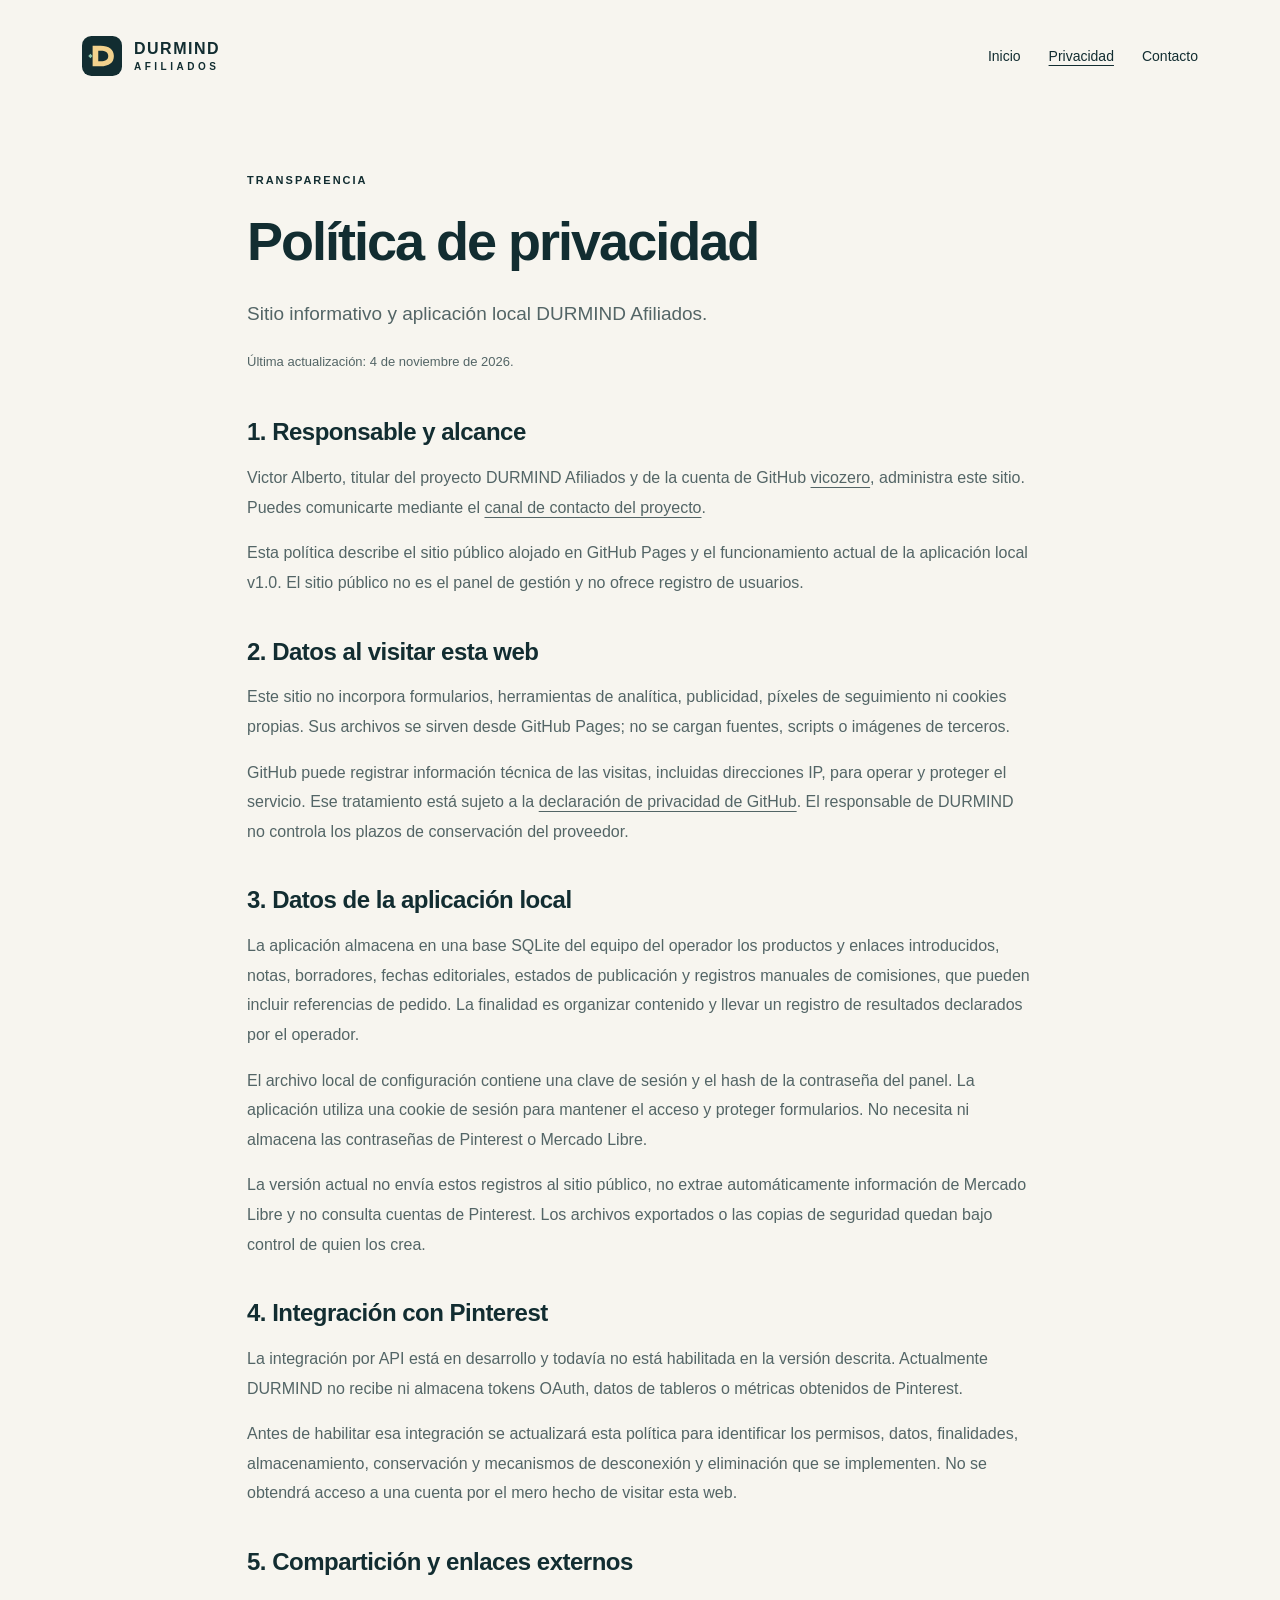
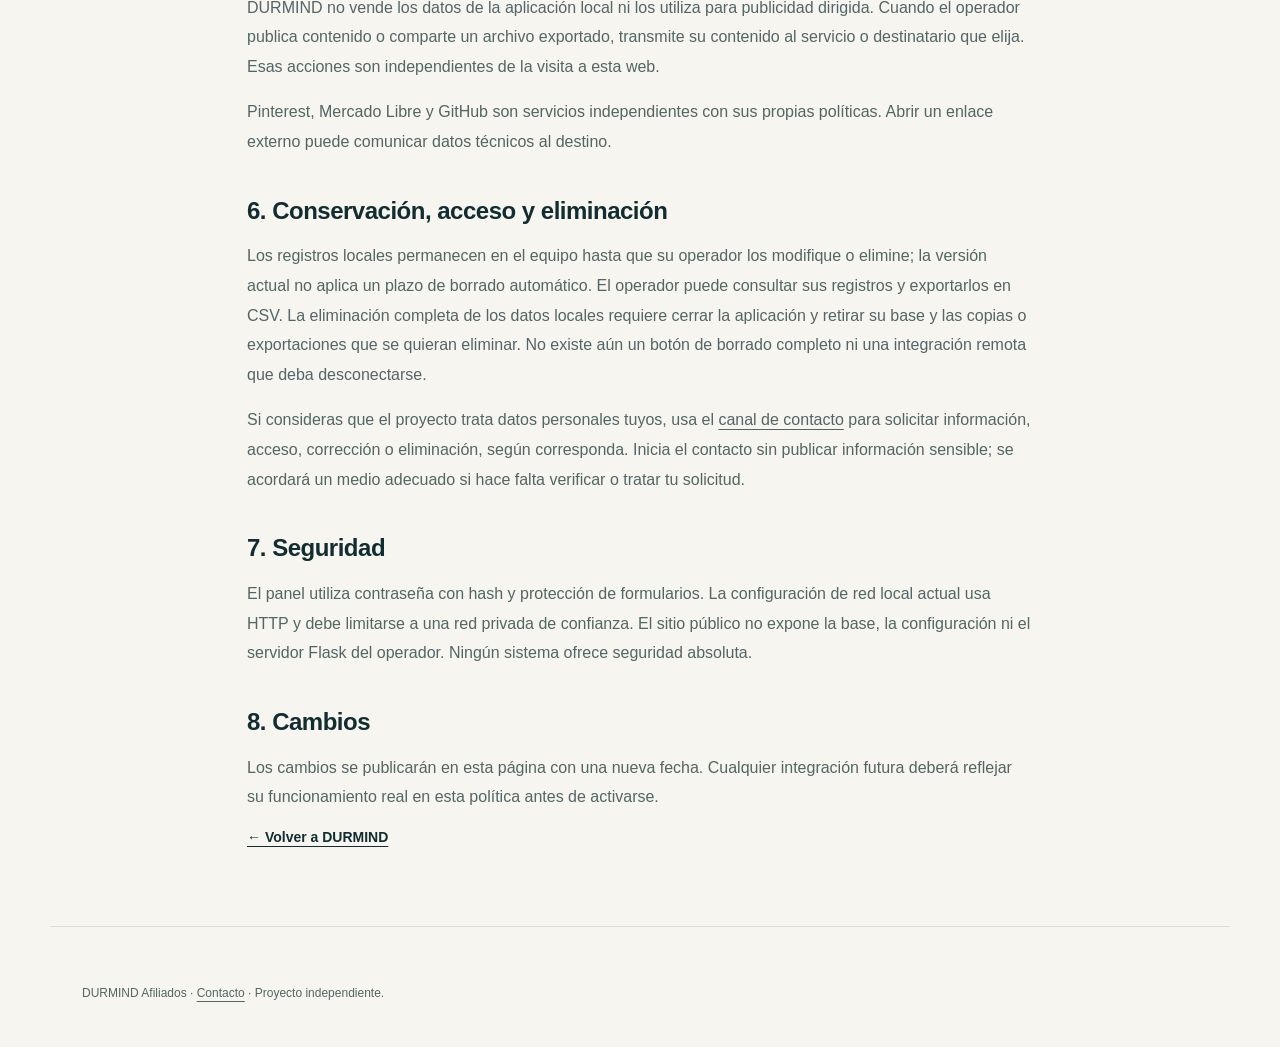
==== privacidad.html @ 6e8932eb "Publish DURMIND information, privacy and contact site" ====
<!doctype html>
<html lang="es">
<head><meta charset="utf-8"><meta name="viewport" content="width=device-width, initial-scale=1"><meta name="description" content="Política de privacidad del sitio informativo y la aplicación local DURMIND Afiliados."><title>Política de privacidad · DURMIND Afiliados</title><link rel="icon" href="assets/icon.svg" type="image/svg+xml"><link rel="stylesheet" href="assets/style.css"></head>
<body><a class="skip" href="#contenido">Ir al contenido</a><header class="header wrap"><a class="brand" href="./"><img src="assets/icon.svg" alt="" width="40" height="40"><span>DURMIND<small>AFILIADOS</small></span></a><nav aria-label="Principal"><a href="./">Inicio</a><a aria-current="page" href="privacidad.html">Privacidad</a><a href="contacto.html">Contacto</a></nav></header>
<main id="contenido" class="document wrap"><p class="eyebrow">TRANSPARENCIA</p><h1>Política de privacidad</h1><p class="intro">Sitio informativo y aplicación local DURMIND Afiliados.</p><p class="updated">Última actualización: 4 de noviembre de 2026.</p>
<h2>1. Responsable y alcance</h2><p>Victor Alberto, titular del proyecto DURMIND Afiliados y de la cuenta de GitHub <a href="https://github.com/vicozero">vicozero</a>, administra este sitio. Puedes comunicarte mediante el <a href="contacto.html">canal de contacto del proyecto</a>.</p><p>Esta política describe el sitio público alojado en GitHub Pages y el funcionamiento actual de la aplicación local v1.0. El sitio público no es el panel de gestión y no ofrece registro de usuarios.</p>
<h2>2. Datos al visitar esta web</h2><p>Este sitio no incorpora formularios, herramientas de analítica, publicidad, píxeles de seguimiento ni cookies propias. Sus archivos se sirven desde GitHub Pages; no se cargan fuentes, scripts o imágenes de terceros.</p><p>GitHub puede registrar información técnica de las visitas, incluidas direcciones IP, para operar y proteger el servicio. Ese tratamiento está sujeto a la <a href="https://docs.github.com/en/site-policy/privacy-policies/github-general-privacy-statement" rel="noopener noreferrer">declaración de privacidad de GitHub</a>. El responsable de DURMIND no controla los plazos de conservación del proveedor.</p>
<h2>3. Datos de la aplicación local</h2><p>La aplicación almacena en una base SQLite del equipo del operador los productos y enlaces introducidos, notas, borradores, fechas editoriales, estados de publicación y registros manuales de comisiones, que pueden incluir referencias de pedido. La finalidad es organizar contenido y llevar un registro de resultados declarados por el operador.</p><p>El archivo local de configuración contiene una clave de sesión y el hash de la contraseña del panel. La aplicación utiliza una cookie de sesión para mantener el acceso y proteger formularios. No necesita ni almacena las contraseñas de Pinterest o Mercado Libre.</p><p>La versión actual no envía estos registros al sitio público, no extrae automáticamente información de Mercado Libre y no consulta cuentas de Pinterest. Los archivos exportados o las copias de seguridad quedan bajo control de quien los crea.</p>
<h2>4. Integración con Pinterest</h2><p>La integración por API está en desarrollo y todavía no está habilitada en la versión descrita. Actualmente DURMIND no recibe ni almacena tokens OAuth, datos de tableros o métricas obtenidos de Pinterest.</p><p>Antes de habilitar esa integración se actualizará esta política para identificar los permisos, datos, finalidades, almacenamiento, conservación y mecanismos de desconexión y eliminación que se implementen. No se obtendrá acceso a una cuenta por el mero hecho de visitar esta web.</p>
<h2>5. Compartición y enlaces externos</h2><p>DURMIND no vende los datos de la aplicación local ni los utiliza para publicidad dirigida. Cuando el operador publica contenido o comparte un archivo exportado, transmite su contenido al servicio o destinatario que elija. Esas acciones son independientes de la visita a esta web.</p><p>Pinterest, Mercado Libre y GitHub son servicios independientes con sus propias políticas. Abrir un enlace externo puede comunicar datos técnicos al destino.</p>
<h2>6. Conservación, acceso y eliminación</h2><p>Los registros locales permanecen en el equipo hasta que su operador los modifique o elimine; la versión actual no aplica un plazo de borrado automático. El operador puede consultar sus registros y exportarlos en CSV. La eliminación completa de los datos locales requiere cerrar la aplicación y retirar su base y las copias o exportaciones que se quieran eliminar. No existe aún un botón de borrado completo ni una integración remota que deba desconectarse.</p><p>Si consideras que el proyecto trata datos personales tuyos, usa el <a href="contacto.html">canal de contacto</a> para solicitar información, acceso, corrección o eliminación, según corresponda. Inicia el contacto sin publicar información sensible; se acordará un medio adecuado si hace falta verificar o tratar tu solicitud.</p>
<h2>7. Seguridad</h2><p>El panel utiliza contraseña con hash y protección de formularios. La configuración de red local actual usa HTTP y debe limitarse a una red privada de confianza. El sitio público no expone la base, la configuración ni el servidor Flask del operador. Ningún sistema ofrece seguridad absoluta.</p>
<h2>8. Cambios</h2><p>Los cambios se publicarán en esta página con una nueva fecha. Cualquier integración futura deberá reflejar su funcionamiento real en esta política antes de activarse.</p><a class="text-link" href="./">← Volver a DURMIND</a></main>
<footer class="footer wrap"><p>DURMIND Afiliados · <a href="contacto.html">Contacto</a> · Proyecto independiente.</p></footer></body></html>
---- assets/style.css ----
@charset "UTF-8";
:root{--ink:#122d31;--paper:#f7f5ef;--muted:#536566;--green:#dce9df;--gold:#f2d28d;--line:#d9ded7;--white:#fff;--radius:22px;font-family:Segoe UI,Arial,sans-serif;color:var(--ink);background:var(--paper);font-synthesis:none;scroll-behavior:smooth}*{box-sizing:border-box}body{margin:0}a{color:inherit;text-underline-offset:4px}a:hover{text-decoration:underline}a:focus-visible{outline:3px solid #a66a00;outline-offset:5px;border-radius:3px}.wrap{max-width:1180px;margin-inline:auto;padding-inline:32px}.skip{position:absolute;top:-80px;left:16px;background:var(--white);padding:12px;z-index:10}.skip:focus{top:12px}.header{display:flex;justify-content:space-between;align-items:center;gap:24px;min-height:112px}.brand{display:flex;align-items:center;gap:12px;font-weight:800;letter-spacing:1.5px;text-decoration:none}.brand small{display:block;font-size:10px;letter-spacing:3.5px;margin-top:3px;font-weight:600}.header nav{display:flex;flex-wrap:wrap;gap:28px;font-size:14px}.header nav a{text-decoration:none}.header nav a:hover,.header nav a[aria-current]{text-decoration:underline}.hero{display:grid;grid-template-columns:1.15fr 1fr;align-items:center;gap:64px;padding-top:66px;padding-bottom:88px}.eyebrow{font-size:11px;letter-spacing:2px;font-weight:750;display:flex;align-items:center;gap:9px;margin:0 0 24px}.dot{display:inline-block;width:7px;height:7px;border-radius:50%;background:#458369;flex:none}h1{font-size:clamp(42px,5.1vw,66px);letter-spacing:-3px;line-height:1.07;margin:0 0 26px;font-weight:650}h1 em{font-family:Georgia,serif;font-weight:400;color:#477563}.intro{font-size:18px;line-height:1.7;color:var(--muted);max-width:600px}.actions{display:flex;align-items:center;flex-wrap:wrap;gap:22px;margin-top:32px}.button{display:inline-flex;align-items:center;justify-content:space-between;gap:24px;padding:16px 22px;border-radius:9px;background:var(--ink);color:white;font-size:14px;font-weight:650;text-decoration:none;min-height:50px}.button:hover{background:#24494c;text-decoration:none}.text-link{font-size:14px;font-weight:600}.hero-note{font-size:12px;color:var(--muted);margin-top:24px}.process{background:var(--ink);border-radius:var(--radius);padding:30px;color:var(--white);transform:rotate(-1deg);box-shadow:0 16px 40px #122d3112}.process-top{display:flex;justify-content:space-between;gap:16px;color:var(--gold);font-size:10px;letter-spacing:2px;padding-bottom:28px;border-bottom:1px solid #ffffff25}.process-top span:last-child{font-size:20px}.step{display:flex;gap:20px;align-items:flex-start;padding-block:24px;border-bottom:1px solid #ffffff20}.step-no{font-family:Georgia,serif;font-size:30px;color:var(--gold);line-height:1.1}.step h2{font-size:18px;font-weight:600;margin:0 0 8px}.step p{font-size:14px;color:#d1dedb;margin:0;line-height:1.65}.process-bottom{font-size:12px;color:#d1dedb;display:flex;align-items:center;gap:10px;margin-top:26px;line-height:1.7}.process-bottom .dot{background:#8dc7ae}.section{padding-top:70px;padding-bottom:74px;border-top:1px solid var(--line);scroll-margin-top:22px}.section-heading{max-width:670px;margin-bottom:40px}h2{font-size:36px;letter-spacing:-1.2px;line-height:1.2;margin:0 0 20px;font-weight:650}.section p,.integration p{font-size:16px;line-height:1.8;color:var(--muted)}.cards{display:grid;grid-template-columns:repeat(3,1fr);gap:20px}.card{background:#fff;border:1px solid #e5e7df;border-radius:16px;padding:28px}.card-index{font-size:10px;letter-spacing:1.6px;color:#57766a}.card h3{font-size:22px;line-height:1.3;font-weight:600;margin:38px 0 12px;letter-spacing:-.5px}.card p{font-size:14px;margin-bottom:0}.integration{background:var(--green);border-radius:var(--radius);padding:48px;display:grid;grid-template-columns:1.6fr 1fr;gap:60px;align-items:center}.integration .eyebrow{font-size:11px;color:var(--ink)}.integration p{font-size:15px}.integration h2{font-size:34px}.status{padding:26px;border-left:1px solid #b5c8b8}.label{font-size:10px;letter-spacing:1.3px}.status strong{display:block;margin-top:14px;font-size:27px;font-weight:600}.status p{font-size:13px}.principles{display:grid;grid-template-columns:1fr 1fr;gap:80px;margin-top:74px}.principles p:first-child{margin-top:0}.footer{padding-top:32px;padding-bottom:32px;border-top:1px solid var(--line)}.footer-row{display:flex;align-items:center;justify-content:space-between;gap:24px}.footer-row>div{display:flex;flex-wrap:wrap;gap:24px;font-size:13px}.footer>p{font-size:12px;color:var(--muted);line-height:1.7;margin-top:24px}.document{max-width:850px;padding-top:60px;padding-bottom:80px}.document h1{font-size:clamp(36px,6vw,54px);letter-spacing:-2px}.document h2{font-size:24px;letter-spacing:-.5px;margin:40px 0 14px}.document p{font-size:16px;line-height:1.85;color:var(--muted)}.document .intro{font-size:19px}.document .updated{font-size:13px;margin-bottom:44px}.document .eyebrow{font-size:11px;color:var(--ink);line-height:1.5}.document .button{margin-top:12px}img{max-width:100%}@media(max-width:800px){.header{min-height:100px;align-items:flex-start;padding-top:26px;padding-bottom:26px}.header nav{gap:12px 20px;justify-content:flex-end;font-size:13px}.hero{grid-template-columns:1fr;gap:40px;padding-top:38px;padding-bottom:56px}.hero h1{max-width:620px}.process{transform:none;max-width:600px}.cards{grid-template-columns:1fr}.card h3{margin-top:22px}.integration{grid-template-columns:1fr;gap:20px;margin-inline:24px;padding:30px}.status{border-left:0;border-top:1px solid #b5c8b8;padding:24px 0 0}.principles{grid-template-columns:1fr;gap:10px;margin-top:50px}.footer-row{align-items:flex-start;flex-direction:column}.section{padding-top:48px;padding-bottom:48px}}@media(max-width:480px){.wrap{padding-inline:22px}.header{flex-direction:column;gap:20px}.header nav{justify-content:flex-start}.hero{padding-top:28px}.hero h1{font-size:43px;letter-spacing:-2px}.intro{font-size:17px}.process{padding:24px}.section h2,.integration h2{font-size:29px}.integration{margin-inline:14px;padding:28px 22px}.footer-row>div{gap:18px}.document{padding-top:34px}.document h1{font-size:39px}.document h2{font-size:23px}}@media(prefers-reduced-motion:reduce){:root{scroll-behavior:auto}}
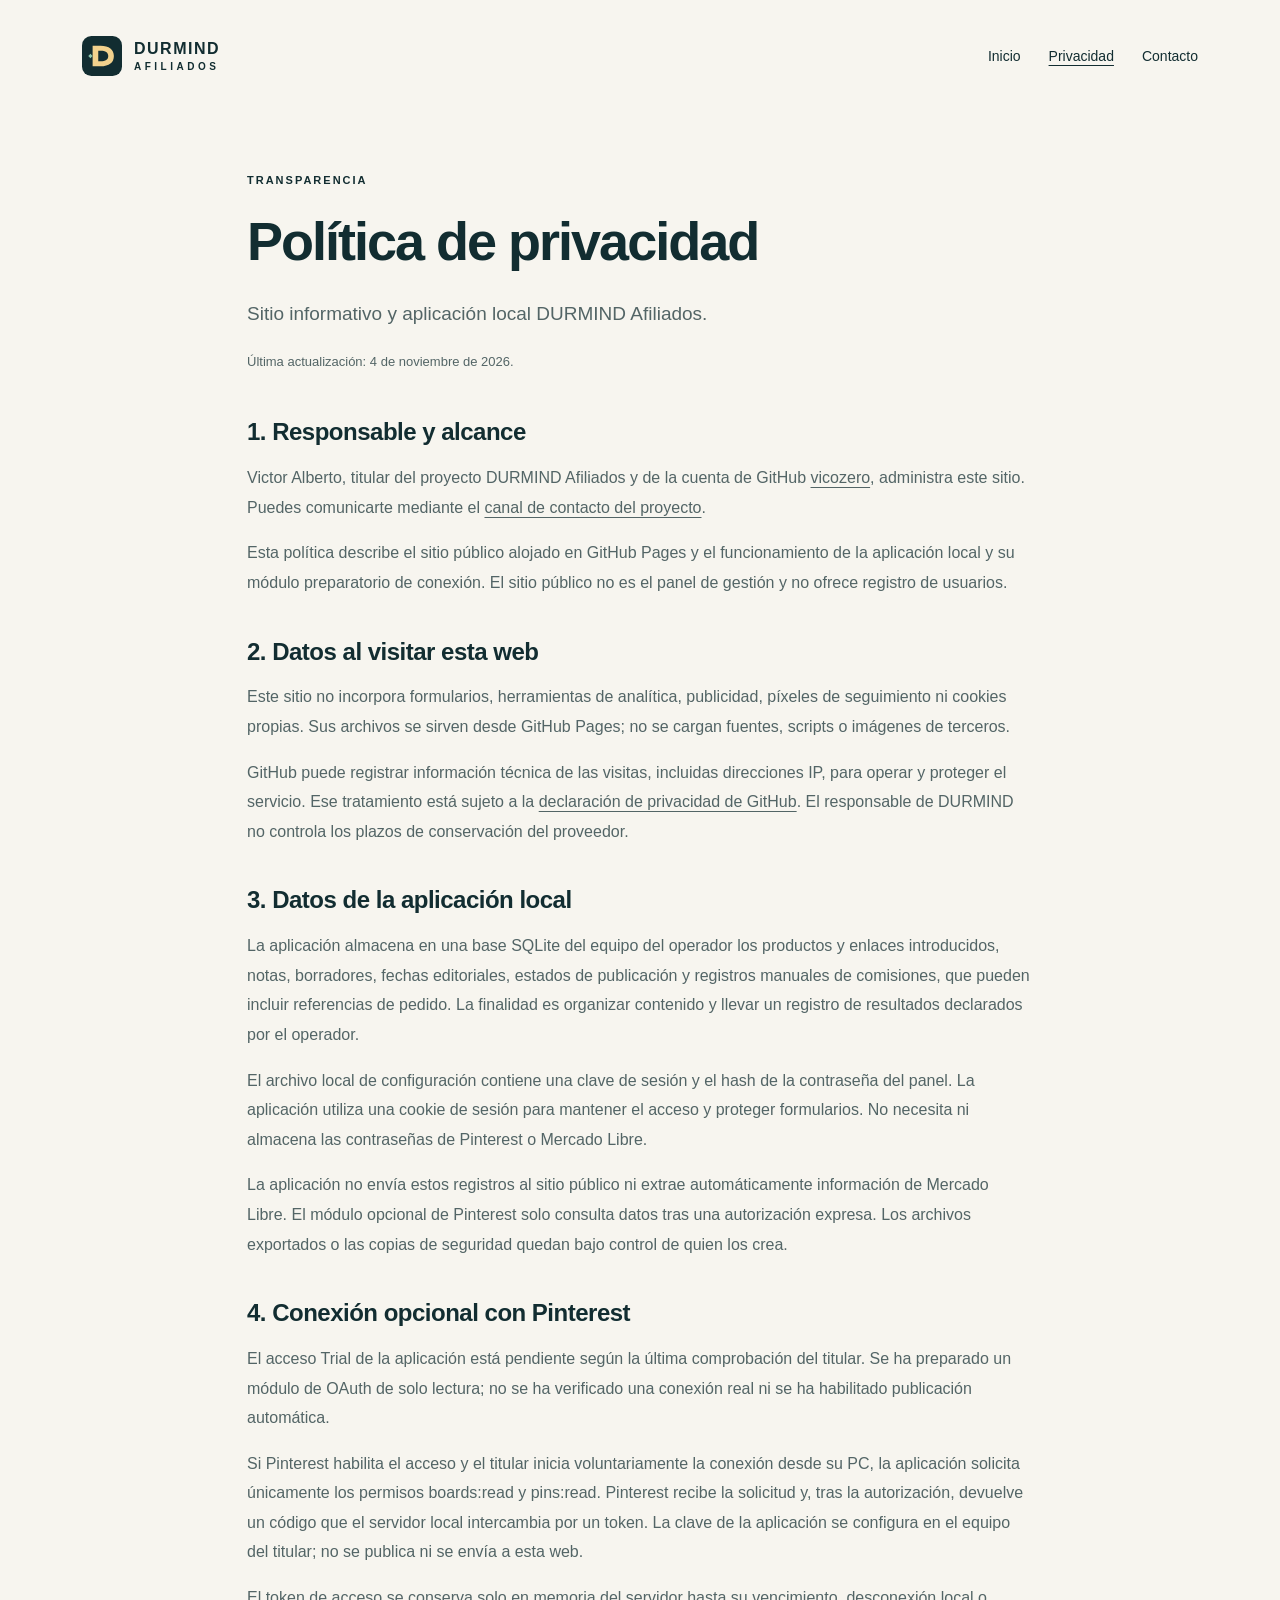
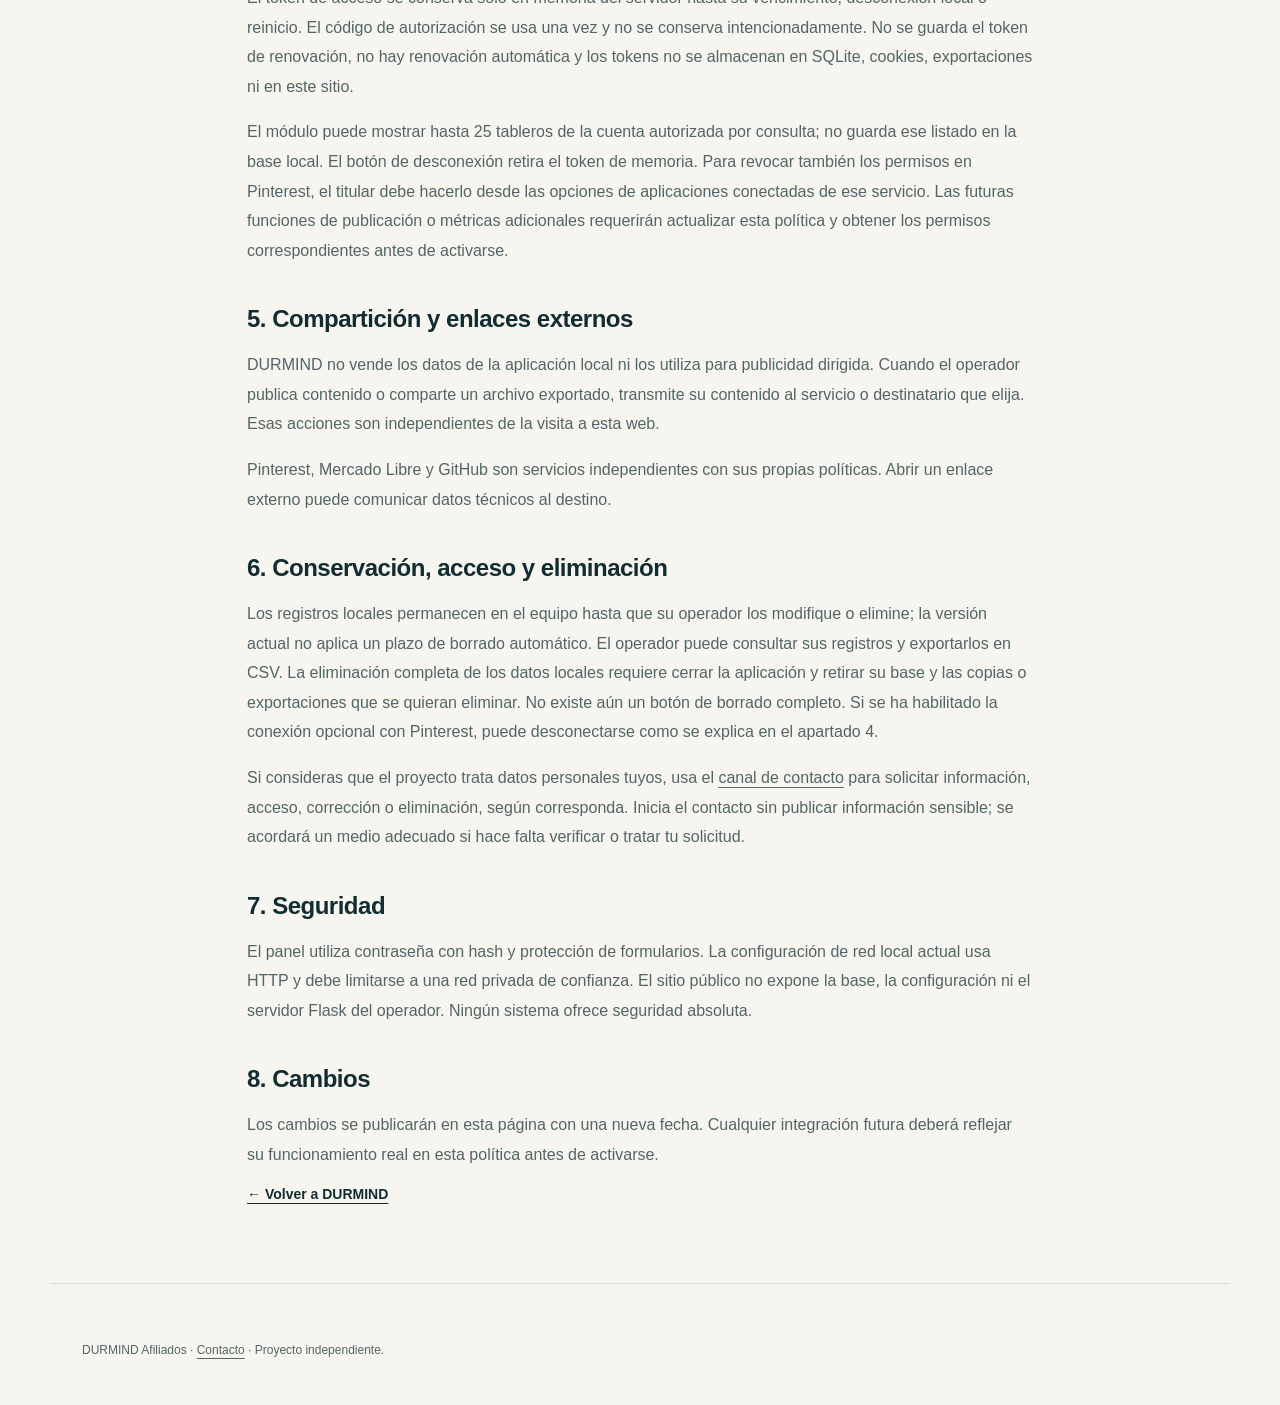
==== commit d8b357ba: "Describe prepared read-only Pinterest OAuth and token lifetime" ====
--- a/privacidad.html
+++ b/privacidad.html
@@ -3,12 +3,11 @@
 <head><meta charset="utf-8"><meta name="viewport" content="width=device-width, initial-scale=1"><meta name="description" content="Política de privacidad del sitio informativo y la aplicación local DURMIND Afiliados."><title>Política de privacidad · DURMIND Afiliados</title><link rel="icon" href="assets/icon.svg" type="image/svg+xml"><link rel="stylesheet" href="assets/style.css"></head>
 <body><a class="skip" href="#contenido">Ir al contenido</a><header class="header wrap"><a class="brand" href="./"><img src="assets/icon.svg" alt="" width="40" height="40"><span>DURMIND<small>AFILIADOS</small></span></a><nav aria-label="Principal"><a href="./">Inicio</a><a aria-current="page" href="privacidad.html">Privacidad</a><a href="contacto.html">Contacto</a></nav></header>
 <main id="contenido" class="document wrap"><p class="eyebrow">TRANSPARENCIA</p><h1>Política de privacidad</h1><p class="intro">Sitio informativo y aplicación local DURMIND Afiliados.</p><p class="updated">Última actualización: 4 de noviembre de 2026.</p>
-<h2>1. Responsable y alcance</h2><p>Victor Alberto, titular del proyecto DURMIND Afiliados y de la cuenta de GitHub <a href="https://github.com/vicozero">vicozero</a>, administra este sitio. Puedes comunicarte mediante el <a href="contacto.html">canal de contacto del proyecto</a>.</p><p>Esta política describe el sitio público alojado en GitHub Pages y el funcionamiento actual de la aplicación local v1.0. El sitio público no es el panel de gestión y no ofrece registro de usuarios.</p>
+<h2>1. Responsable y alcance</h2><p>Victor Alberto, titular del proyecto DURMIND Afiliados y de la cuenta de GitHub <a href="https://github.com/vicozero">vicozero</a>, administra este sitio. Puedes comunicarte mediante el <a href="contacto.html">canal de contacto del proyecto</a>.</p><p>Esta política describe el sitio público alojado en GitHub Pages y el funcionamiento de la aplicación local y su módulo preparatorio de conexión. El sitio público no es el panel de gestión y no ofrece registro de usuarios.</p>
 <h2>2. Datos al visitar esta web</h2><p>Este sitio no incorpora formularios, herramientas de analítica, publicidad, píxeles de seguimiento ni cookies propias. Sus archivos se sirven desde GitHub Pages; no se cargan fuentes, scripts o imágenes de terceros.</p><p>GitHub puede registrar información técnica de las visitas, incluidas direcciones IP, para operar y proteger el servicio. Ese tratamiento está sujeto a la <a href="https://docs.github.com/en/site-policy/privacy-policies/github-general-privacy-statement" rel="noopener noreferrer">declaración de privacidad de GitHub</a>. El responsable de DURMIND no controla los plazos de conservación del proveedor.</p>
-<h2>3. Datos de la aplicación local</h2><p>La aplicación almacena en una base SQLite del equipo del operador los productos y enlaces introducidos, notas, borradores, fechas editoriales, estados de publicación y registros manuales de comisiones, que pueden incluir referencias de pedido. La finalidad es organizar contenido y llevar un registro de resultados declarados por el operador.</p><p>El archivo local de configuración contiene una clave de sesión y el hash de la contraseña del panel. La aplicación utiliza una cookie de sesión para mantener el acceso y proteger formularios. No necesita ni almacena las contraseñas de Pinterest o Mercado Libre.</p><p>La versión actual no envía estos registros al sitio público, no extrae automáticamente información de Mercado Libre y no consulta cuentas de Pinterest. Los archivos exportados o las copias de seguridad quedan bajo control de quien los crea.</p>
-<h2>4. Integración con Pinterest</h2><p>La integración por API está en desarrollo y todavía no está habilitada en la versión descrita. Actualmente DURMIND no recibe ni almacena tokens OAuth, datos de tableros o métricas obtenidos de Pinterest.</p><p>Antes de habilitar esa integración se actualizará esta política para identificar los permisos, datos, finalidades, almacenamiento, conservación y mecanismos de desconexión y eliminación que se implementen. No se obtendrá acceso a una cuenta por el mero hecho de visitar esta web.</p>
-<h2>5. Compartición y enlaces externos</h2><p>DURMIND no vende los datos de la aplicación local ni los utiliza para publicidad dirigida. Cuando el operador publica contenido o comparte un archivo exportado, transmite su contenido al servicio o destinatario que elija. Esas acciones son independientes de la visita a esta web.</p><p>Pinterest, Mercado Libre y GitHub son servicios independientes con sus propias políticas. Abrir un enlace externo puede comunicar datos técnicos al destino.</p>
-<h2>6. Conservación, acceso y eliminación</h2><p>Los registros locales permanecen en el equipo hasta que su operador los modifique o elimine; la versión actual no aplica un plazo de borrado automático. El operador puede consultar sus registros y exportarlos en CSV. La eliminación completa de los datos locales requiere cerrar la aplicación y retirar su base y las copias o exportaciones que se quieran eliminar. No existe aún un botón de borrado completo ni una integración remota que deba desconectarse.</p><p>Si consideras que el proyecto trata datos personales tuyos, usa el <a href="contacto.html">canal de contacto</a> para solicitar información, acceso, corrección o eliminación, según corresponda. Inicia el contacto sin publicar información sensible; se acordará un medio adecuado si hace falta verificar o tratar tu solicitud.</p>
+<h2>3. Datos de la aplicación local</h2><p>La aplicación almacena en una base SQLite del equipo del operador los productos y enlaces introducidos, notas, borradores, fechas editoriales, estados de publicación y registros manuales de comisiones, que pueden incluir referencias de pedido. La finalidad es organizar contenido y llevar un registro de resultados declarados por el operador.</p><p>El archivo local de configuración contiene una clave de sesión y el hash de la contraseña del panel. La aplicación utiliza una cookie de sesión para mantener el acceso y proteger formularios. No necesita ni almacena las contraseñas de Pinterest o Mercado Libre.</p><p>La aplicación no envía estos registros al sitio público ni extrae automáticamente información de Mercado Libre. El módulo opcional de Pinterest solo consulta datos tras una autorización expresa. Los archivos exportados o las copias de seguridad quedan bajo control de quien los crea.</p>
+<h2>4. Conexión opcional con Pinterest</h2><p>El acceso Trial de la aplicación está pendiente según la última comprobación del titular. Se ha preparado un módulo de OAuth de solo lectura; no se ha verificado una conexión real ni se ha habilitado publicación automática.</p><p>Si Pinterest habilita el acceso y el titular inicia voluntariamente la conexión desde su PC, la aplicación solicita únicamente los permisos boards:read y pins:read. Pinterest recibe la solicitud y, tras la autorización, devuelve un código que el servidor local intercambia por un token. La clave de la aplicación se configura en el equipo del titular; no se publica ni se envía a esta web.</p><p>El token de acceso se conserva solo en memoria del servidor hasta su vencimiento, desconexión local o reinicio. El código de autorización se usa una vez y no se conserva intencionadamente. No se guarda el token de renovación, no hay renovación automática y los tokens no se almacenan en SQLite, cookies, exportaciones ni en este sitio.</p><p>El módulo puede mostrar hasta 25 tableros de la cuenta autorizada por consulta; no guarda ese listado en la base local. El botón de desconexión retira el token de memoria. Para revocar también los permisos en Pinterest, el titular debe hacerlo desde las opciones de aplicaciones conectadas de ese servicio. Las futuras funciones de publicación o métricas adicionales requerirán actualizar esta política y obtener los permisos correspondientes antes de activarse.</p><h2>5. Compartición y enlaces externos</h2><p>DURMIND no vende los datos de la aplicación local ni los utiliza para publicidad dirigida. Cuando el operador publica contenido o comparte un archivo exportado, transmite su contenido al servicio o destinatario que elija. Esas acciones son independientes de la visita a esta web.</p><p>Pinterest, Mercado Libre y GitHub son servicios independientes con sus propias políticas. Abrir un enlace externo puede comunicar datos técnicos al destino.</p>
+<h2>6. Conservación, acceso y eliminación</h2><p>Los registros locales permanecen en el equipo hasta que su operador los modifique o elimine; la versión actual no aplica un plazo de borrado automático. El operador puede consultar sus registros y exportarlos en CSV. La eliminación completa de los datos locales requiere cerrar la aplicación y retirar su base y las copias o exportaciones que se quieran eliminar. No existe aún un botón de borrado completo. Si se ha habilitado la conexión opcional con Pinterest, puede desconectarse como se explica en el apartado 4.</p><p>Si consideras que el proyecto trata datos personales tuyos, usa el <a href="contacto.html">canal de contacto</a> para solicitar información, acceso, corrección o eliminación, según corresponda. Inicia el contacto sin publicar información sensible; se acordará un medio adecuado si hace falta verificar o tratar tu solicitud.</p>
 <h2>7. Seguridad</h2><p>El panel utiliza contraseña con hash y protección de formularios. La configuración de red local actual usa HTTP y debe limitarse a una red privada de confianza. El sitio público no expone la base, la configuración ni el servidor Flask del operador. Ningún sistema ofrece seguridad absoluta.</p>
 <h2>8. Cambios</h2><p>Los cambios se publicarán en esta página con una nueva fecha. Cualquier integración futura deberá reflejar su funcionamiento real en esta política antes de activarse.</p><a class="text-link" href="./">← Volver a DURMIND</a></main>
 <footer class="footer wrap"><p>DURMIND Afiliados · <a href="contacto.html">Contacto</a> · Proyecto independiente.</p></footer></body></html>
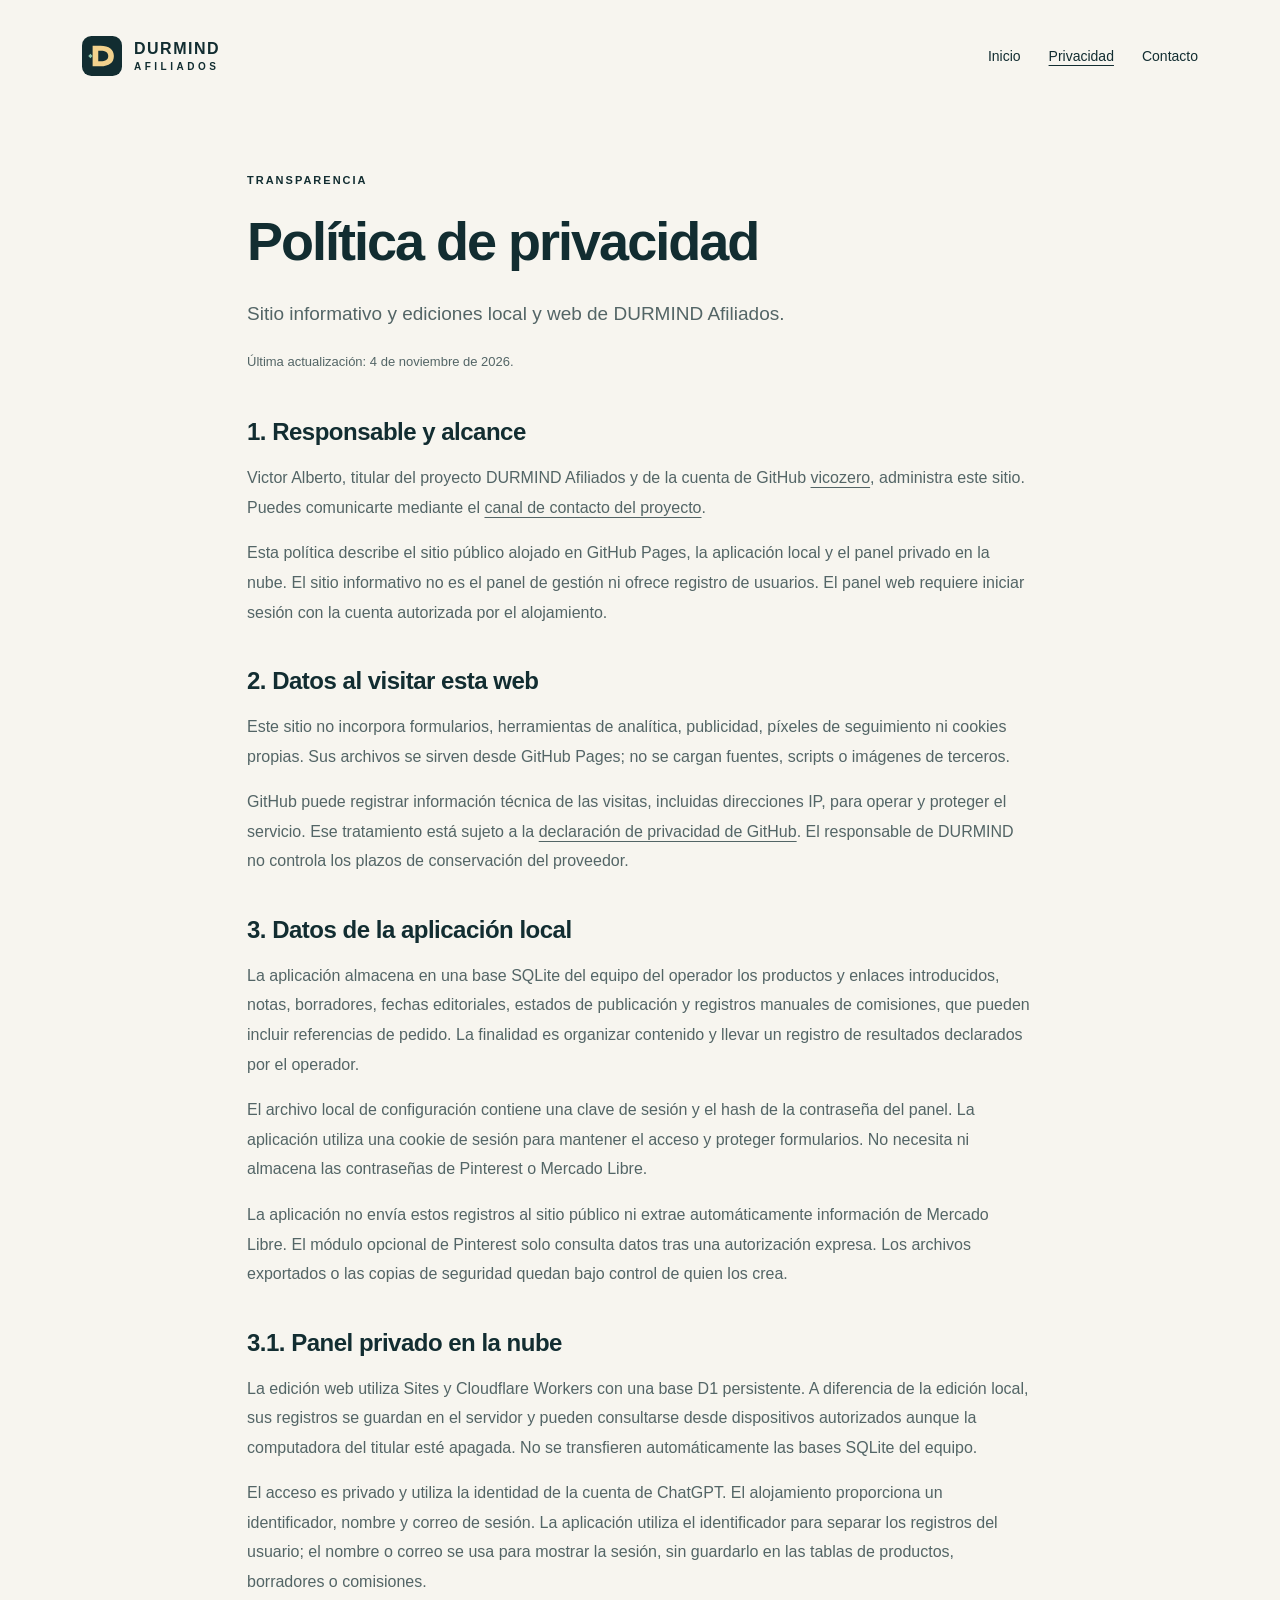
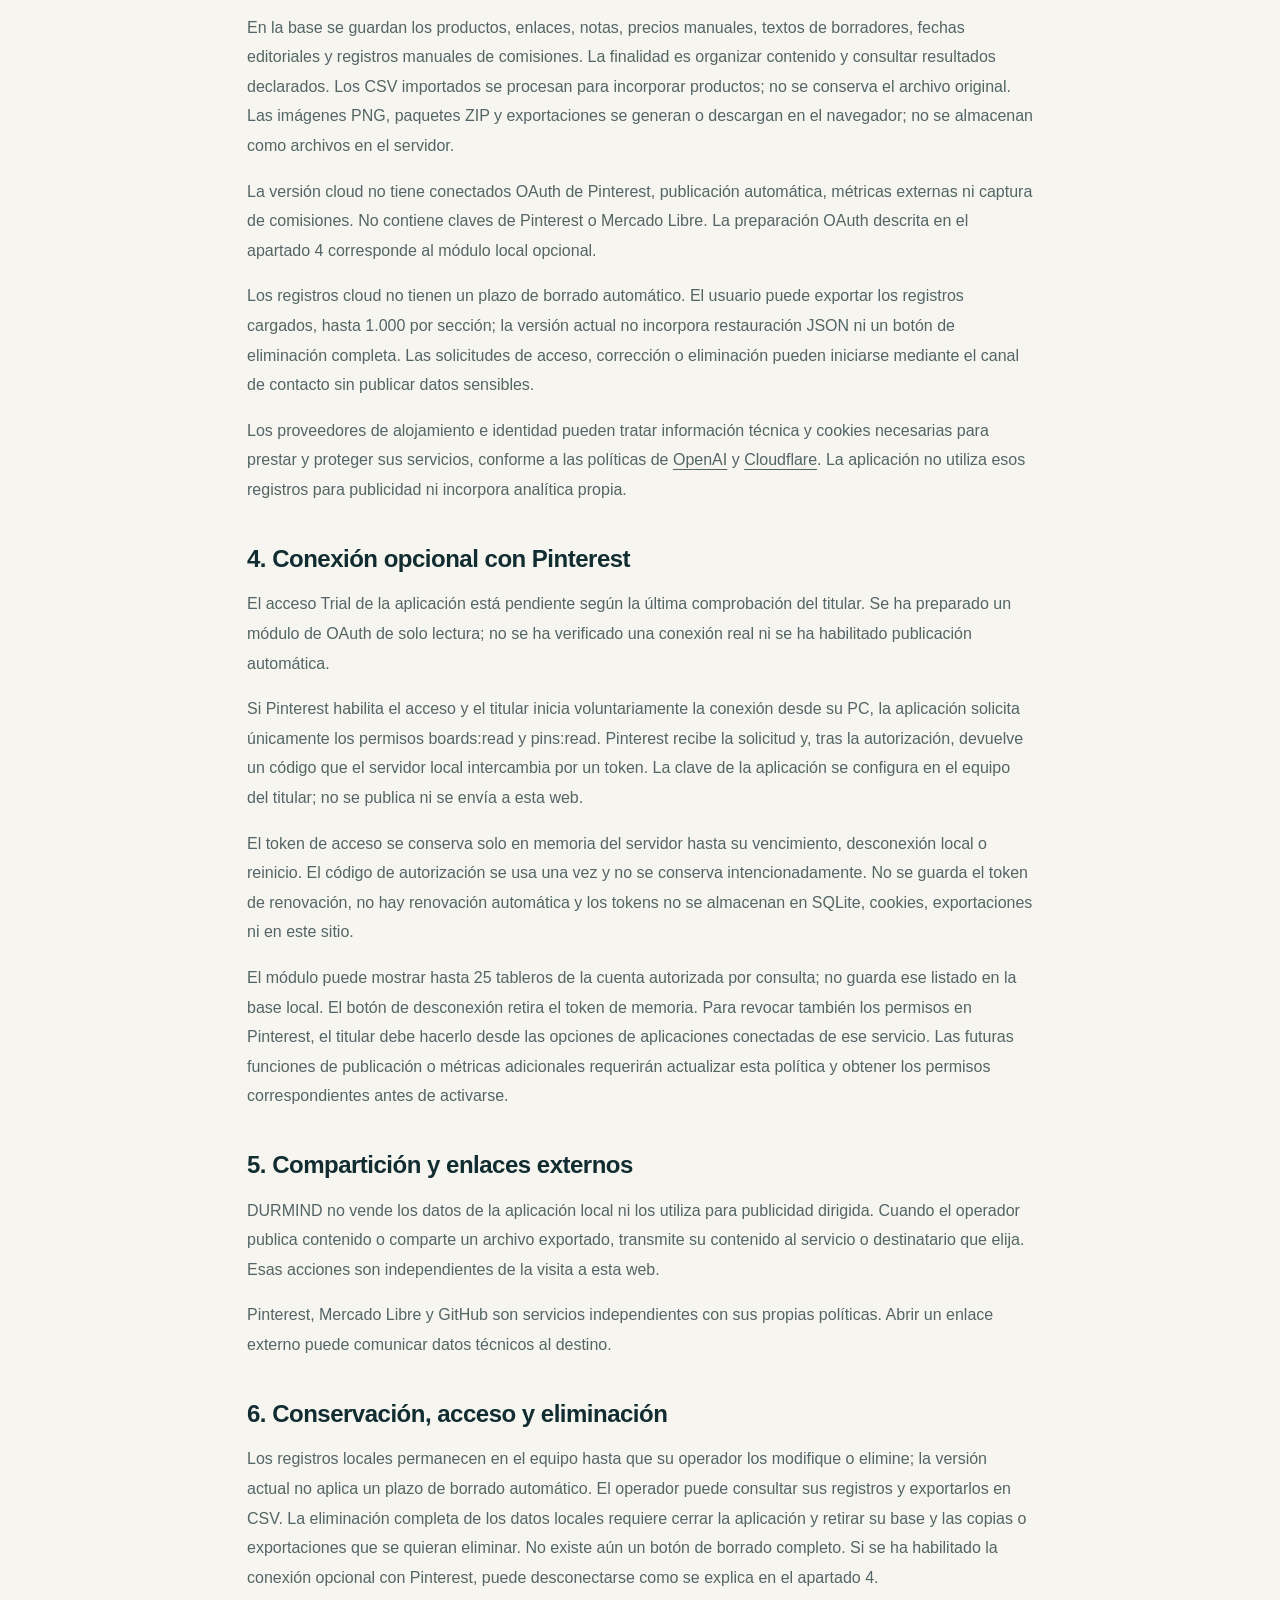
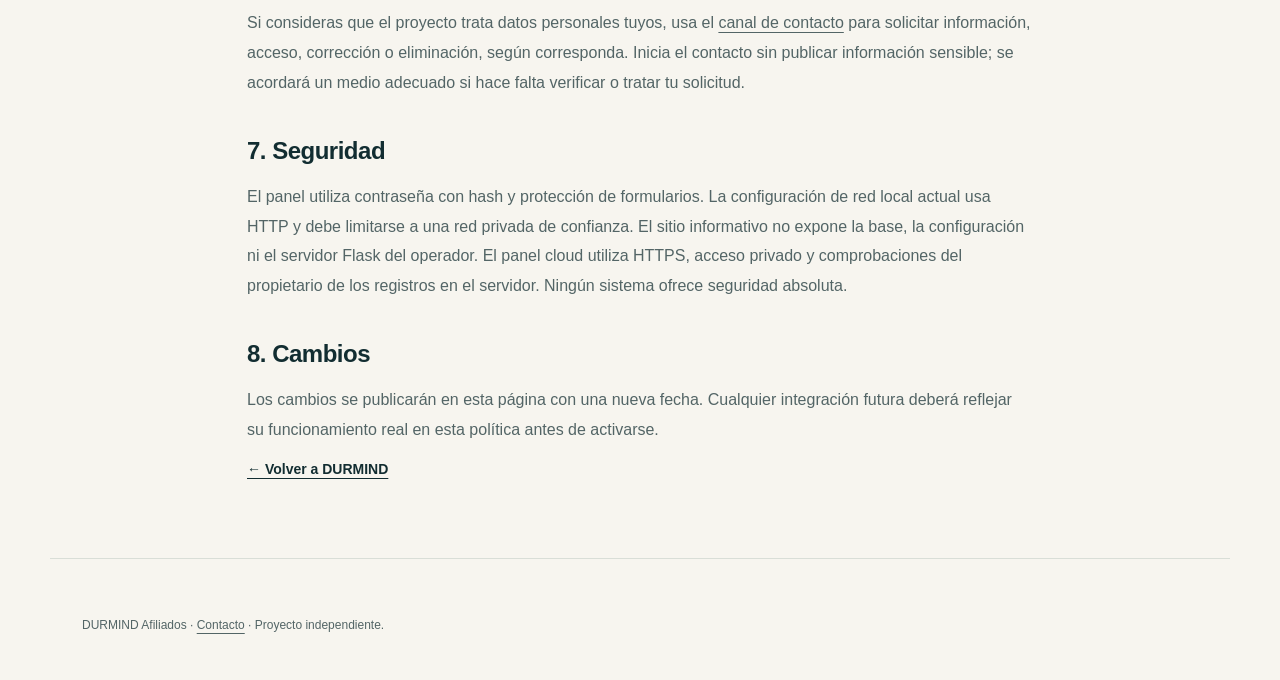
==== commit c2ef10a4: "Describe private cloud storage, account access and export limits" ====
--- a/privacidad.html
+++ b/privacidad.html
@@ -2,12 +2,12 @@
 <html lang="es">
 <head><meta charset="utf-8"><meta name="viewport" content="width=device-width, initial-scale=1"><meta name="description" content="Política de privacidad del sitio informativo y la aplicación local DURMIND Afiliados."><title>Política de privacidad · DURMIND Afiliados</title><link rel="icon" href="assets/icon.svg" type="image/svg+xml"><link rel="stylesheet" href="assets/style.css"></head>
 <body><a class="skip" href="#contenido">Ir al contenido</a><header class="header wrap"><a class="brand" href="./"><img src="assets/icon.svg" alt="" width="40" height="40"><span>DURMIND<small>AFILIADOS</small></span></a><nav aria-label="Principal"><a href="./">Inicio</a><a aria-current="page" href="privacidad.html">Privacidad</a><a href="contacto.html">Contacto</a></nav></header>
-<main id="contenido" class="document wrap"><p class="eyebrow">TRANSPARENCIA</p><h1>Política de privacidad</h1><p class="intro">Sitio informativo y aplicación local DURMIND Afiliados.</p><p class="updated">Última actualización: 4 de noviembre de 2026.</p>
-<h2>1. Responsable y alcance</h2><p>Victor Alberto, titular del proyecto DURMIND Afiliados y de la cuenta de GitHub <a href="https://github.com/vicozero">vicozero</a>, administra este sitio. Puedes comunicarte mediante el <a href="contacto.html">canal de contacto del proyecto</a>.</p><p>Esta política describe el sitio público alojado en GitHub Pages y el funcionamiento de la aplicación local y su módulo preparatorio de conexión. El sitio público no es el panel de gestión y no ofrece registro de usuarios.</p>
+<main id="contenido" class="document wrap"><p class="eyebrow">TRANSPARENCIA</p><h1>Política de privacidad</h1><p class="intro">Sitio informativo y ediciones local y web de DURMIND Afiliados.</p><p class="updated">Última actualización: 4 de noviembre de 2026.</p>
+<h2>1. Responsable y alcance</h2><p>Victor Alberto, titular del proyecto DURMIND Afiliados y de la cuenta de GitHub <a href="https://github.com/vicozero">vicozero</a>, administra este sitio. Puedes comunicarte mediante el <a href="contacto.html">canal de contacto del proyecto</a>.</p><p>Esta política describe el sitio público alojado en GitHub Pages, la aplicación local y el panel privado en la nube. El sitio informativo no es el panel de gestión ni ofrece registro de usuarios. El panel web requiere iniciar sesión con la cuenta autorizada por el alojamiento.</p>
 <h2>2. Datos al visitar esta web</h2><p>Este sitio no incorpora formularios, herramientas de analítica, publicidad, píxeles de seguimiento ni cookies propias. Sus archivos se sirven desde GitHub Pages; no se cargan fuentes, scripts o imágenes de terceros.</p><p>GitHub puede registrar información técnica de las visitas, incluidas direcciones IP, para operar y proteger el servicio. Ese tratamiento está sujeto a la <a href="https://docs.github.com/en/site-policy/privacy-policies/github-general-privacy-statement" rel="noopener noreferrer">declaración de privacidad de GitHub</a>. El responsable de DURMIND no controla los plazos de conservación del proveedor.</p>
 <h2>3. Datos de la aplicación local</h2><p>La aplicación almacena en una base SQLite del equipo del operador los productos y enlaces introducidos, notas, borradores, fechas editoriales, estados de publicación y registros manuales de comisiones, que pueden incluir referencias de pedido. La finalidad es organizar contenido y llevar un registro de resultados declarados por el operador.</p><p>El archivo local de configuración contiene una clave de sesión y el hash de la contraseña del panel. La aplicación utiliza una cookie de sesión para mantener el acceso y proteger formularios. No necesita ni almacena las contraseñas de Pinterest o Mercado Libre.</p><p>La aplicación no envía estos registros al sitio público ni extrae automáticamente información de Mercado Libre. El módulo opcional de Pinterest solo consulta datos tras una autorización expresa. Los archivos exportados o las copias de seguridad quedan bajo control de quien los crea.</p>
-<h2>4. Conexión opcional con Pinterest</h2><p>El acceso Trial de la aplicación está pendiente según la última comprobación del titular. Se ha preparado un módulo de OAuth de solo lectura; no se ha verificado una conexión real ni se ha habilitado publicación automática.</p><p>Si Pinterest habilita el acceso y el titular inicia voluntariamente la conexión desde su PC, la aplicación solicita únicamente los permisos boards:read y pins:read. Pinterest recibe la solicitud y, tras la autorización, devuelve un código que el servidor local intercambia por un token. La clave de la aplicación se configura en el equipo del titular; no se publica ni se envía a esta web.</p><p>El token de acceso se conserva solo en memoria del servidor hasta su vencimiento, desconexión local o reinicio. El código de autorización se usa una vez y no se conserva intencionadamente. No se guarda el token de renovación, no hay renovación automática y los tokens no se almacenan en SQLite, cookies, exportaciones ni en este sitio.</p><p>El módulo puede mostrar hasta 25 tableros de la cuenta autorizada por consulta; no guarda ese listado en la base local. El botón de desconexión retira el token de memoria. Para revocar también los permisos en Pinterest, el titular debe hacerlo desde las opciones de aplicaciones conectadas de ese servicio. Las futuras funciones de publicación o métricas adicionales requerirán actualizar esta política y obtener los permisos correspondientes antes de activarse.</p><h2>5. Compartición y enlaces externos</h2><p>DURMIND no vende los datos de la aplicación local ni los utiliza para publicidad dirigida. Cuando el operador publica contenido o comparte un archivo exportado, transmite su contenido al servicio o destinatario que elija. Esas acciones son independientes de la visita a esta web.</p><p>Pinterest, Mercado Libre y GitHub son servicios independientes con sus propias políticas. Abrir un enlace externo puede comunicar datos técnicos al destino.</p>
+<h2>3.1. Panel privado en la nube</h2><p>La edición web utiliza Sites y Cloudflare Workers con una base D1 persistente. A diferencia de la edición local, sus registros se guardan en el servidor y pueden consultarse desde dispositivos autorizados aunque la computadora del titular esté apagada. No se transfieren automáticamente las bases SQLite del equipo.</p><p>El acceso es privado y utiliza la identidad de la cuenta de ChatGPT. El alojamiento proporciona un identificador, nombre y correo de sesión. La aplicación utiliza el identificador para separar los registros del usuario; el nombre o correo se usa para mostrar la sesión, sin guardarlo en las tablas de productos, borradores o comisiones.</p><p>En la base se guardan los productos, enlaces, notas, precios manuales, textos de borradores, fechas editoriales y registros manuales de comisiones. La finalidad es organizar contenido y consultar resultados declarados. Los CSV importados se procesan para incorporar productos; no se conserva el archivo original. Las imágenes PNG, paquetes ZIP y exportaciones se generan o descargan en el navegador; no se almacenan como archivos en el servidor.</p><p>La versión cloud no tiene conectados OAuth de Pinterest, publicación automática, métricas externas ni captura de comisiones. No contiene claves de Pinterest o Mercado Libre. La preparación OAuth descrita en el apartado 4 corresponde al módulo local opcional.</p><p>Los registros cloud no tienen un plazo de borrado automático. El usuario puede exportar los registros cargados, hasta 1.000 por sección; la versión actual no incorpora restauración JSON ni un botón de eliminación completa. Las solicitudes de acceso, corrección o eliminación pueden iniciarse mediante el canal de contacto sin publicar datos sensibles.</p><p>Los proveedores de alojamiento e identidad pueden tratar información técnica y cookies necesarias para prestar y proteger sus servicios, conforme a las políticas de <a href="https://openai.com/policies/privacy-policy/" rel="noopener noreferrer">OpenAI</a> y <a href="https://www.cloudflare.com/privacypolicy/" rel="noopener noreferrer">Cloudflare</a>. La aplicación no utiliza esos registros para publicidad ni incorpora analítica propia.</p><h2>4. Conexión opcional con Pinterest</h2><p>El acceso Trial de la aplicación está pendiente según la última comprobación del titular. Se ha preparado un módulo de OAuth de solo lectura; no se ha verificado una conexión real ni se ha habilitado publicación automática.</p><p>Si Pinterest habilita el acceso y el titular inicia voluntariamente la conexión desde su PC, la aplicación solicita únicamente los permisos boards:read y pins:read. Pinterest recibe la solicitud y, tras la autorización, devuelve un código que el servidor local intercambia por un token. La clave de la aplicación se configura en el equipo del titular; no se publica ni se envía a esta web.</p><p>El token de acceso se conserva solo en memoria del servidor hasta su vencimiento, desconexión local o reinicio. El código de autorización se usa una vez y no se conserva intencionadamente. No se guarda el token de renovación, no hay renovación automática y los tokens no se almacenan en SQLite, cookies, exportaciones ni en este sitio.</p><p>El módulo puede mostrar hasta 25 tableros de la cuenta autorizada por consulta; no guarda ese listado en la base local. El botón de desconexión retira el token de memoria. Para revocar también los permisos en Pinterest, el titular debe hacerlo desde las opciones de aplicaciones conectadas de ese servicio. Las futuras funciones de publicación o métricas adicionales requerirán actualizar esta política y obtener los permisos correspondientes antes de activarse.</p><h2>5. Compartición y enlaces externos</h2><p>DURMIND no vende los datos de la aplicación local ni los utiliza para publicidad dirigida. Cuando el operador publica contenido o comparte un archivo exportado, transmite su contenido al servicio o destinatario que elija. Esas acciones son independientes de la visita a esta web.</p><p>Pinterest, Mercado Libre y GitHub son servicios independientes con sus propias políticas. Abrir un enlace externo puede comunicar datos técnicos al destino.</p>
 <h2>6. Conservación, acceso y eliminación</h2><p>Los registros locales permanecen en el equipo hasta que su operador los modifique o elimine; la versión actual no aplica un plazo de borrado automático. El operador puede consultar sus registros y exportarlos en CSV. La eliminación completa de los datos locales requiere cerrar la aplicación y retirar su base y las copias o exportaciones que se quieran eliminar. No existe aún un botón de borrado completo. Si se ha habilitado la conexión opcional con Pinterest, puede desconectarse como se explica en el apartado 4.</p><p>Si consideras que el proyecto trata datos personales tuyos, usa el <a href="contacto.html">canal de contacto</a> para solicitar información, acceso, corrección o eliminación, según corresponda. Inicia el contacto sin publicar información sensible; se acordará un medio adecuado si hace falta verificar o tratar tu solicitud.</p>
-<h2>7. Seguridad</h2><p>El panel utiliza contraseña con hash y protección de formularios. La configuración de red local actual usa HTTP y debe limitarse a una red privada de confianza. El sitio público no expone la base, la configuración ni el servidor Flask del operador. Ningún sistema ofrece seguridad absoluta.</p>
+<h2>7. Seguridad</h2><p>El panel utiliza contraseña con hash y protección de formularios. La configuración de red local actual usa HTTP y debe limitarse a una red privada de confianza. El sitio informativo no expone la base, la configuración ni el servidor Flask del operador. El panel cloud utiliza HTTPS, acceso privado y comprobaciones del propietario de los registros en el servidor. Ningún sistema ofrece seguridad absoluta.</p>
 <h2>8. Cambios</h2><p>Los cambios se publicarán en esta página con una nueva fecha. Cualquier integración futura deberá reflejar su funcionamiento real en esta política antes de activarse.</p><a class="text-link" href="./">← Volver a DURMIND</a></main>
 <footer class="footer wrap"><p>DURMIND Afiliados · <a href="contacto.html">Contacto</a> · Proyecto independiente.</p></footer></body></html>
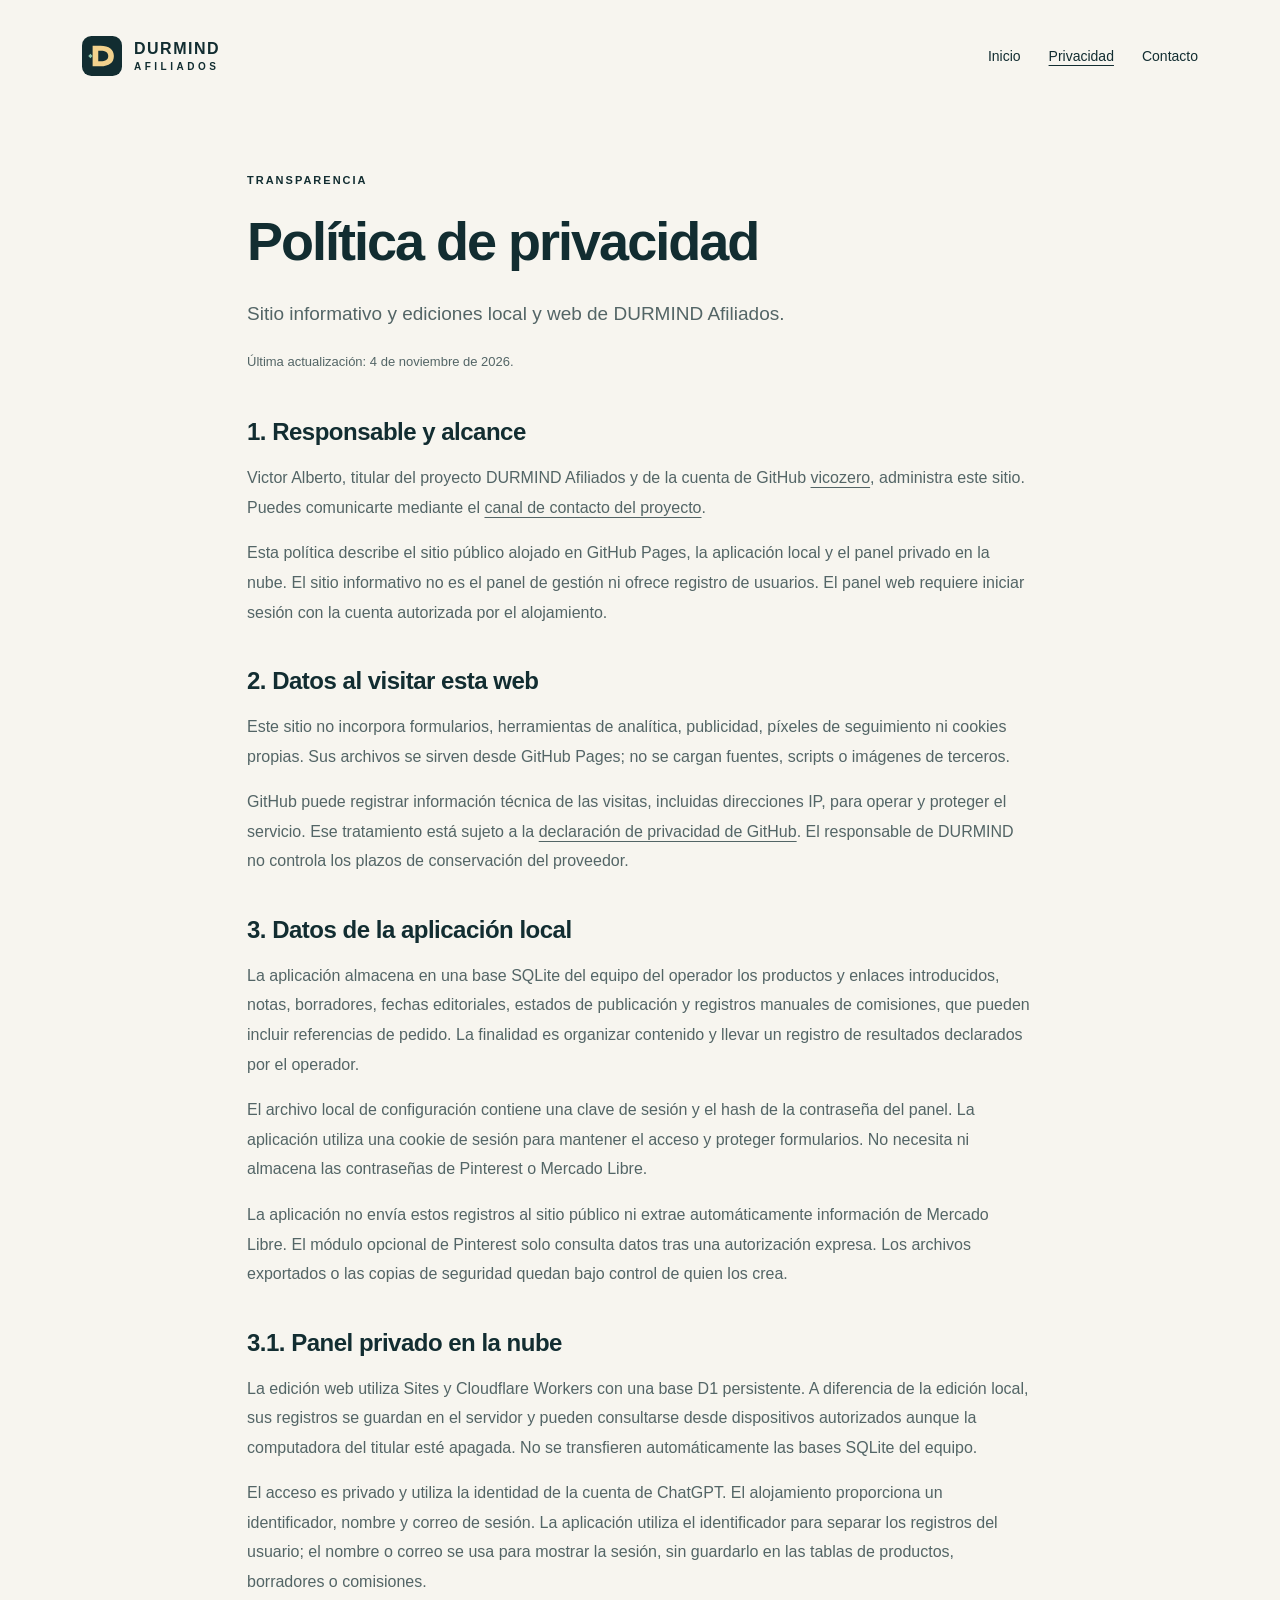
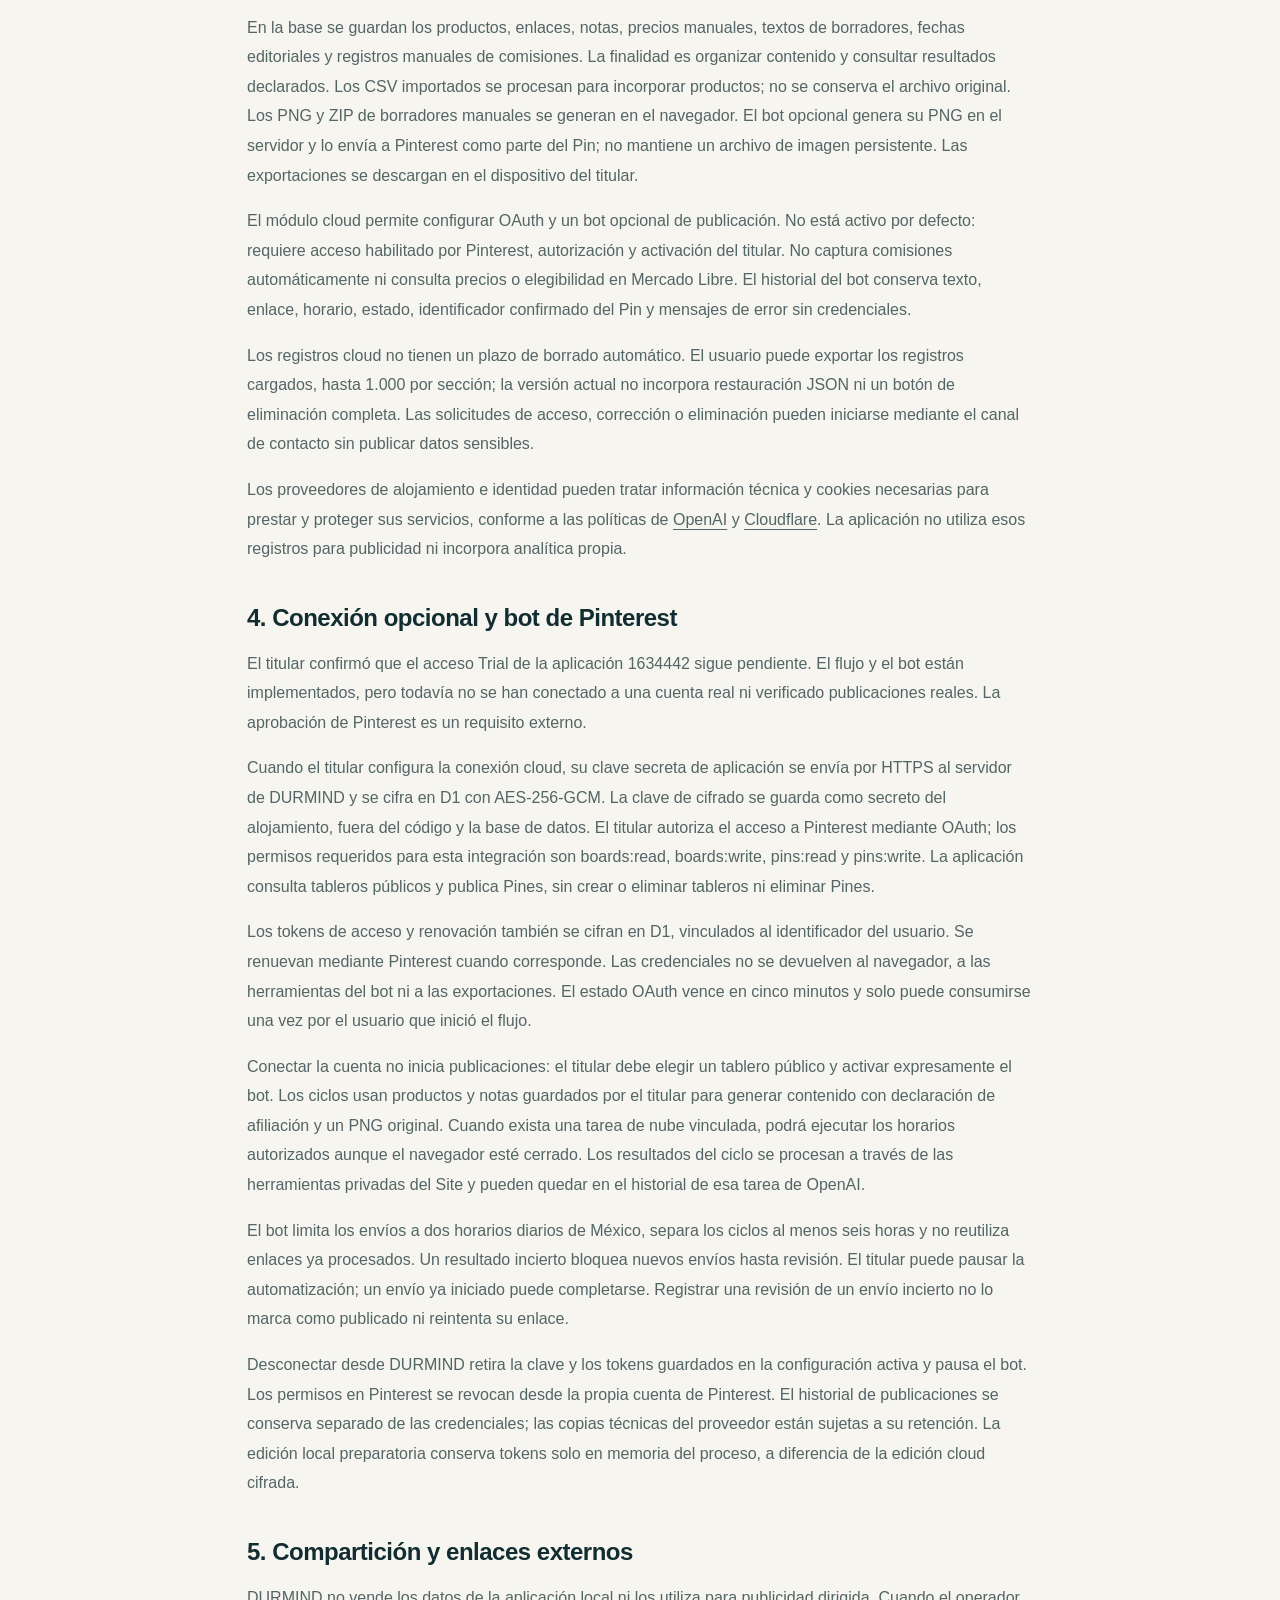
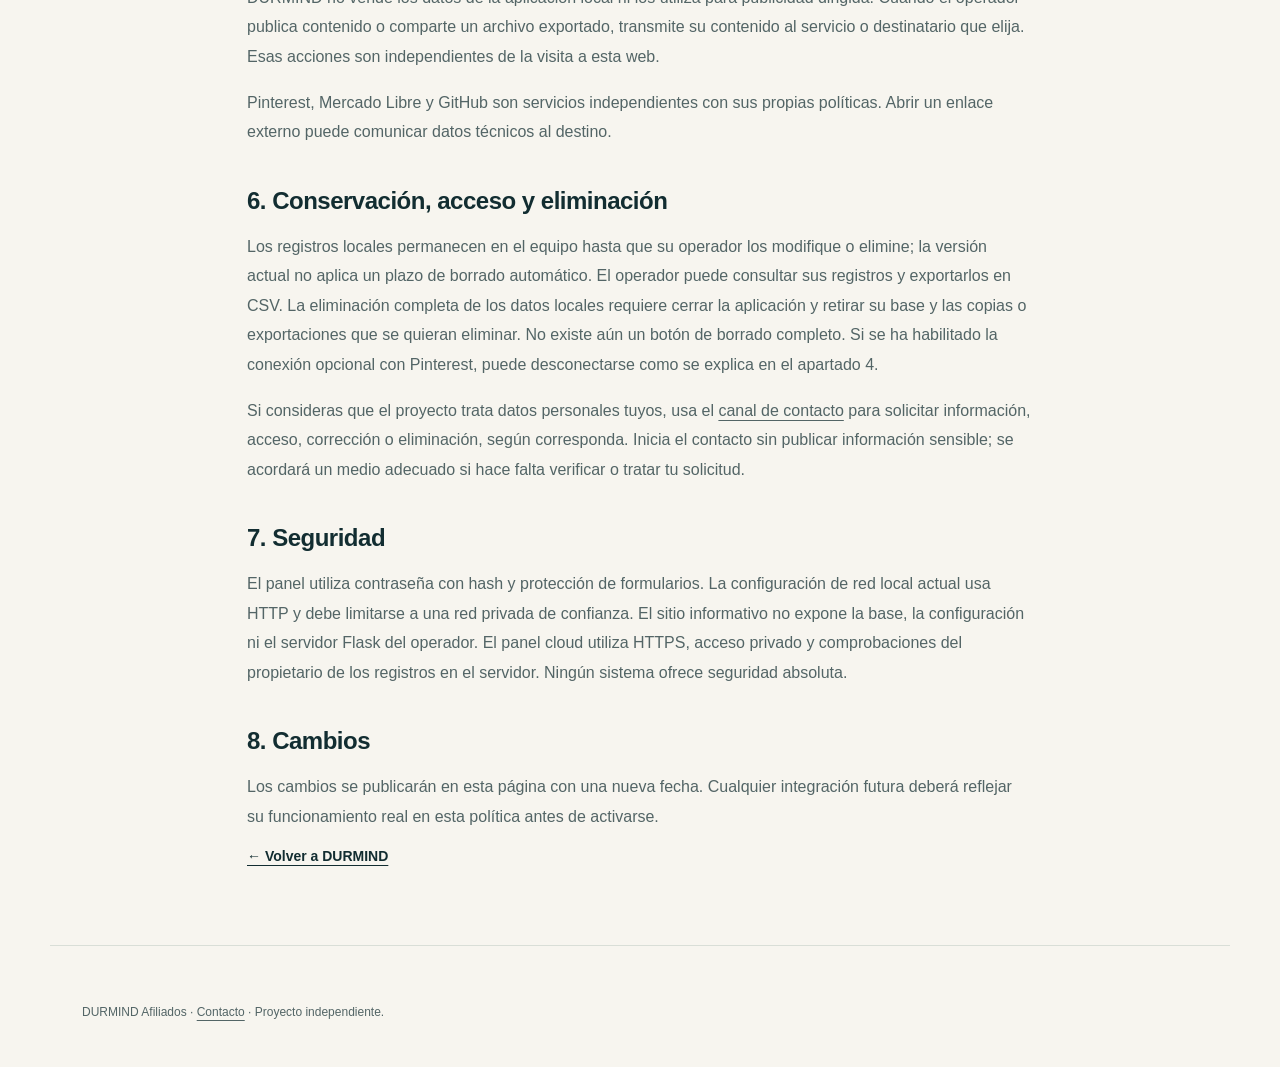
==== commit 85e853b5: "Describe optional cloud Pinterest bot, encrypted credentials and consent" ====
--- a/privacidad.html
+++ b/privacidad.html
@@ -6,7 +6,7 @@
 <h2>1. Responsable y alcance</h2><p>Victor Alberto, titular del proyecto DURMIND Afiliados y de la cuenta de GitHub <a href="https://github.com/vicozero">vicozero</a>, administra este sitio. Puedes comunicarte mediante el <a href="contacto.html">canal de contacto del proyecto</a>.</p><p>Esta política describe el sitio público alojado en GitHub Pages, la aplicación local y el panel privado en la nube. El sitio informativo no es el panel de gestión ni ofrece registro de usuarios. El panel web requiere iniciar sesión con la cuenta autorizada por el alojamiento.</p>
 <h2>2. Datos al visitar esta web</h2><p>Este sitio no incorpora formularios, herramientas de analítica, publicidad, píxeles de seguimiento ni cookies propias. Sus archivos se sirven desde GitHub Pages; no se cargan fuentes, scripts o imágenes de terceros.</p><p>GitHub puede registrar información técnica de las visitas, incluidas direcciones IP, para operar y proteger el servicio. Ese tratamiento está sujeto a la <a href="https://docs.github.com/en/site-policy/privacy-policies/github-general-privacy-statement" rel="noopener noreferrer">declaración de privacidad de GitHub</a>. El responsable de DURMIND no controla los plazos de conservación del proveedor.</p>
 <h2>3. Datos de la aplicación local</h2><p>La aplicación almacena en una base SQLite del equipo del operador los productos y enlaces introducidos, notas, borradores, fechas editoriales, estados de publicación y registros manuales de comisiones, que pueden incluir referencias de pedido. La finalidad es organizar contenido y llevar un registro de resultados declarados por el operador.</p><p>El archivo local de configuración contiene una clave de sesión y el hash de la contraseña del panel. La aplicación utiliza una cookie de sesión para mantener el acceso y proteger formularios. No necesita ni almacena las contraseñas de Pinterest o Mercado Libre.</p><p>La aplicación no envía estos registros al sitio público ni extrae automáticamente información de Mercado Libre. El módulo opcional de Pinterest solo consulta datos tras una autorización expresa. Los archivos exportados o las copias de seguridad quedan bajo control de quien los crea.</p>
-<h2>3.1. Panel privado en la nube</h2><p>La edición web utiliza Sites y Cloudflare Workers con una base D1 persistente. A diferencia de la edición local, sus registros se guardan en el servidor y pueden consultarse desde dispositivos autorizados aunque la computadora del titular esté apagada. No se transfieren automáticamente las bases SQLite del equipo.</p><p>El acceso es privado y utiliza la identidad de la cuenta de ChatGPT. El alojamiento proporciona un identificador, nombre y correo de sesión. La aplicación utiliza el identificador para separar los registros del usuario; el nombre o correo se usa para mostrar la sesión, sin guardarlo en las tablas de productos, borradores o comisiones.</p><p>En la base se guardan los productos, enlaces, notas, precios manuales, textos de borradores, fechas editoriales y registros manuales de comisiones. La finalidad es organizar contenido y consultar resultados declarados. Los CSV importados se procesan para incorporar productos; no se conserva el archivo original. Las imágenes PNG, paquetes ZIP y exportaciones se generan o descargan en el navegador; no se almacenan como archivos en el servidor.</p><p>La versión cloud no tiene conectados OAuth de Pinterest, publicación automática, métricas externas ni captura de comisiones. No contiene claves de Pinterest o Mercado Libre. La preparación OAuth descrita en el apartado 4 corresponde al módulo local opcional.</p><p>Los registros cloud no tienen un plazo de borrado automático. El usuario puede exportar los registros cargados, hasta 1.000 por sección; la versión actual no incorpora restauración JSON ni un botón de eliminación completa. Las solicitudes de acceso, corrección o eliminación pueden iniciarse mediante el canal de contacto sin publicar datos sensibles.</p><p>Los proveedores de alojamiento e identidad pueden tratar información técnica y cookies necesarias para prestar y proteger sus servicios, conforme a las políticas de <a href="https://openai.com/policies/privacy-policy/" rel="noopener noreferrer">OpenAI</a> y <a href="https://www.cloudflare.com/privacypolicy/" rel="noopener noreferrer">Cloudflare</a>. La aplicación no utiliza esos registros para publicidad ni incorpora analítica propia.</p><h2>4. Conexión opcional con Pinterest</h2><p>El acceso Trial de la aplicación está pendiente según la última comprobación del titular. Se ha preparado un módulo de OAuth de solo lectura; no se ha verificado una conexión real ni se ha habilitado publicación automática.</p><p>Si Pinterest habilita el acceso y el titular inicia voluntariamente la conexión desde su PC, la aplicación solicita únicamente los permisos boards:read y pins:read. Pinterest recibe la solicitud y, tras la autorización, devuelve un código que el servidor local intercambia por un token. La clave de la aplicación se configura en el equipo del titular; no se publica ni se envía a esta web.</p><p>El token de acceso se conserva solo en memoria del servidor hasta su vencimiento, desconexión local o reinicio. El código de autorización se usa una vez y no se conserva intencionadamente. No se guarda el token de renovación, no hay renovación automática y los tokens no se almacenan en SQLite, cookies, exportaciones ni en este sitio.</p><p>El módulo puede mostrar hasta 25 tableros de la cuenta autorizada por consulta; no guarda ese listado en la base local. El botón de desconexión retira el token de memoria. Para revocar también los permisos en Pinterest, el titular debe hacerlo desde las opciones de aplicaciones conectadas de ese servicio. Las futuras funciones de publicación o métricas adicionales requerirán actualizar esta política y obtener los permisos correspondientes antes de activarse.</p><h2>5. Compartición y enlaces externos</h2><p>DURMIND no vende los datos de la aplicación local ni los utiliza para publicidad dirigida. Cuando el operador publica contenido o comparte un archivo exportado, transmite su contenido al servicio o destinatario que elija. Esas acciones son independientes de la visita a esta web.</p><p>Pinterest, Mercado Libre y GitHub son servicios independientes con sus propias políticas. Abrir un enlace externo puede comunicar datos técnicos al destino.</p>
+<h2>3.1. Panel privado en la nube</h2><p>La edición web utiliza Sites y Cloudflare Workers con una base D1 persistente. A diferencia de la edición local, sus registros se guardan en el servidor y pueden consultarse desde dispositivos autorizados aunque la computadora del titular esté apagada. No se transfieren automáticamente las bases SQLite del equipo.</p><p>El acceso es privado y utiliza la identidad de la cuenta de ChatGPT. El alojamiento proporciona un identificador, nombre y correo de sesión. La aplicación utiliza el identificador para separar los registros del usuario; el nombre o correo se usa para mostrar la sesión, sin guardarlo en las tablas de productos, borradores o comisiones.</p><p>En la base se guardan los productos, enlaces, notas, precios manuales, textos de borradores, fechas editoriales y registros manuales de comisiones. La finalidad es organizar contenido y consultar resultados declarados. Los CSV importados se procesan para incorporar productos; no se conserva el archivo original. Los PNG y ZIP de borradores manuales se generan en el navegador. El bot opcional genera su PNG en el servidor y lo envía a Pinterest como parte del Pin; no mantiene un archivo de imagen persistente. Las exportaciones se descargan en el dispositivo del titular.</p><p>El módulo cloud permite configurar OAuth y un bot opcional de publicación. No está activo por defecto: requiere acceso habilitado por Pinterest, autorización y activación del titular. No captura comisiones automáticamente ni consulta precios o elegibilidad en Mercado Libre. El historial del bot conserva texto, enlace, horario, estado, identificador confirmado del Pin y mensajes de error sin credenciales.</p><p>Los registros cloud no tienen un plazo de borrado automático. El usuario puede exportar los registros cargados, hasta 1.000 por sección; la versión actual no incorpora restauración JSON ni un botón de eliminación completa. Las solicitudes de acceso, corrección o eliminación pueden iniciarse mediante el canal de contacto sin publicar datos sensibles.</p><p>Los proveedores de alojamiento e identidad pueden tratar información técnica y cookies necesarias para prestar y proteger sus servicios, conforme a las políticas de <a href="https://openai.com/policies/privacy-policy/" rel="noopener noreferrer">OpenAI</a> y <a href="https://www.cloudflare.com/privacypolicy/" rel="noopener noreferrer">Cloudflare</a>. La aplicación no utiliza esos registros para publicidad ni incorpora analítica propia.</p><h2>4. Conexión opcional y bot de Pinterest</h2><p>El titular confirmó que el acceso Trial de la aplicación 1634442 sigue pendiente. El flujo y el bot están implementados, pero todavía no se han conectado a una cuenta real ni verificado publicaciones reales. La aprobación de Pinterest es un requisito externo.</p><p>Cuando el titular configura la conexión cloud, su clave secreta de aplicación se envía por HTTPS al servidor de DURMIND y se cifra en D1 con AES-256-GCM. La clave de cifrado se guarda como secreto del alojamiento, fuera del código y la base de datos. El titular autoriza el acceso a Pinterest mediante OAuth; los permisos requeridos para esta integración son boards:read, boards:write, pins:read y pins:write. La aplicación consulta tableros públicos y publica Pines, sin crear o eliminar tableros ni eliminar Pines.</p><p>Los tokens de acceso y renovación también se cifran en D1, vinculados al identificador del usuario. Se renuevan mediante Pinterest cuando corresponde. Las credenciales no se devuelven al navegador, a las herramientas del bot ni a las exportaciones. El estado OAuth vence en cinco minutos y solo puede consumirse una vez por el usuario que inició el flujo.</p><p>Conectar la cuenta no inicia publicaciones: el titular debe elegir un tablero público y activar expresamente el bot. Los ciclos usan productos y notas guardados por el titular para generar contenido con declaración de afiliación y un PNG original. Cuando exista una tarea de nube vinculada, podrá ejecutar los horarios autorizados aunque el navegador esté cerrado. Los resultados del ciclo se procesan a través de las herramientas privadas del Site y pueden quedar en el historial de esa tarea de OpenAI.</p><p>El bot limita los envíos a dos horarios diarios de México, separa los ciclos al menos seis horas y no reutiliza enlaces ya procesados. Un resultado incierto bloquea nuevos envíos hasta revisión. El titular puede pausar la automatización; un envío ya iniciado puede completarse. Registrar una revisión de un envío incierto no lo marca como publicado ni reintenta su enlace.</p><p>Desconectar desde DURMIND retira la clave y los tokens guardados en la configuración activa y pausa el bot. Los permisos en Pinterest se revocan desde la propia cuenta de Pinterest. El historial de publicaciones se conserva separado de las credenciales; las copias técnicas del proveedor están sujetas a su retención. La edición local preparatoria conserva tokens solo en memoria del proceso, a diferencia de la edición cloud cifrada.</p><h2>5. Compartición y enlaces externos</h2><p>DURMIND no vende los datos de la aplicación local ni los utiliza para publicidad dirigida. Cuando el operador publica contenido o comparte un archivo exportado, transmite su contenido al servicio o destinatario que elija. Esas acciones son independientes de la visita a esta web.</p><p>Pinterest, Mercado Libre y GitHub son servicios independientes con sus propias políticas. Abrir un enlace externo puede comunicar datos técnicos al destino.</p>
 <h2>6. Conservación, acceso y eliminación</h2><p>Los registros locales permanecen en el equipo hasta que su operador los modifique o elimine; la versión actual no aplica un plazo de borrado automático. El operador puede consultar sus registros y exportarlos en CSV. La eliminación completa de los datos locales requiere cerrar la aplicación y retirar su base y las copias o exportaciones que se quieran eliminar. No existe aún un botón de borrado completo. Si se ha habilitado la conexión opcional con Pinterest, puede desconectarse como se explica en el apartado 4.</p><p>Si consideras que el proyecto trata datos personales tuyos, usa el <a href="contacto.html">canal de contacto</a> para solicitar información, acceso, corrección o eliminación, según corresponda. Inicia el contacto sin publicar información sensible; se acordará un medio adecuado si hace falta verificar o tratar tu solicitud.</p>
 <h2>7. Seguridad</h2><p>El panel utiliza contraseña con hash y protección de formularios. La configuración de red local actual usa HTTP y debe limitarse a una red privada de confianza. El sitio informativo no expone la base, la configuración ni el servidor Flask del operador. El panel cloud utiliza HTTPS, acceso privado y comprobaciones del propietario de los registros en el servidor. Ningún sistema ofrece seguridad absoluta.</p>
 <h2>8. Cambios</h2><p>Los cambios se publicarán en esta página con una nueva fecha. Cualquier integración futura deberá reflejar su funcionamiento real en esta política antes de activarse.</p><a class="text-link" href="./">← Volver a DURMIND</a></main>
